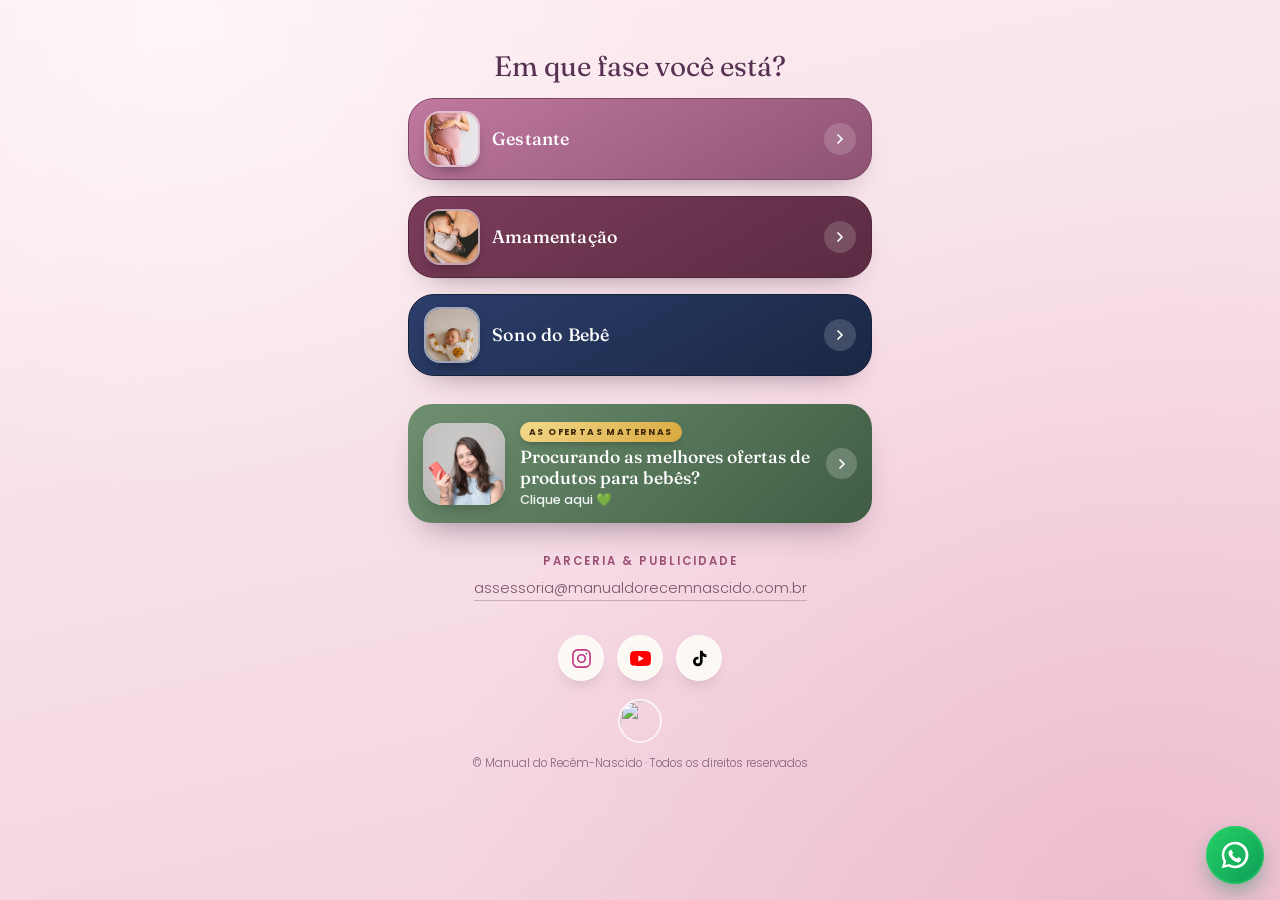
==== proposta/index.html @ 65b7e97e "proposta: tira card Black do topo (volta no fim de novembro) Co-Authored-By: Claude Opus 5.5 <norepl" ====
<!DOCTYPE html>
<html lang="pt-BR">
<head>
<meta charset="UTF-8">
<meta name="viewport" content="width=device-width, initial-scale=1.0">
<meta name="robots" content="noindex, nofollow">
<title>Dayane Dos Anjos · Manual do Recém-Nascido</title>
<link rel="icon" href="https://manualdorecemnascido.com.br/wp-content/uploads/2023/03/MRN-logo-site-1024x1024.png">
<link rel="preconnect" href="https://fonts.googleapis.com">
<link rel="preconnect" href="https://fonts.gstatic.com" crossorigin>
<link href="https://fonts.googleapis.com/css2?family=Fraunces:ital,opsz,wght@0,9..144,300..600;1,9..144,300..500&family=Poppins:wght@300;400;500;600&display=swap" rel="stylesheet">
<link rel="stylesheet" href="bio.css?v=mvx3aujt">
</head>
<body>
<div class="wrap">

  <h1 class="askphase">Em que fase você está?</h1>

  <a class="cat p-gestantes" href="gestante/" data-keep>
    <div class="phead">
      <span class="pic"><img src="../assets/day/th-gestante.jpg" alt=""></span>
      <div class="ptwrap"><span class="pt">Gestante</span></div>
      <span class="catchev"><svg viewBox="0 0 24 24"><path d="M9 6l6 6-6 6"/></svg></span>
    </div>
  </a>
  <a class="cat p-amam" href="amamentacao/" data-keep>
    <div class="phead">
      <span class="pic"><img src="../assets/day/th-amam-1.jpg" alt=""></span>
      <div class="ptwrap"><span class="pt">Amamentação</span></div>
      <span class="catchev"><svg viewBox="0 0 24 24"><path d="M9 6l6 6-6 6"/></svg></span>
    </div>
  </a>
  <a class="cat p-sono" href="sono/" data-keep>
    <div class="phead">
      <span class="pic"><img src="../assets/day/th-sono-1.jpg" alt=""></span>
      <div class="ptwrap"><span class="pt">Sono do Bebê</span></div>
      <span class="catchev"><svg viewBox="0 0 24 24"><path d="M9 6l6 6-6 6"/></svg></span>
    </div>
  </a>

  <a class="special sp-ofertas" href="https://asofertasmaternas.com.br/?utm_source=instagram&utm_campaign=organico&utm_medium=publico-q&utm_id=clicou-link&utm_content=link-da-bio&src=organico%7Cpublico-q%7Cclicou-link%7Clink-da-bio">
    <span class="stile"><img src="../assets/day/ofertas-whats-day.jpg" alt=""></span>
    <span class="stxt">
      <span class="skick">As Ofertas Maternas</span>
      <div class="stitle">Procurando as melhores ofertas de produtos para bebês?</div>
      <div class="ssub">Clique aqui 💚</div>
    </span>
    <span class="dchev"><svg viewBox="0 0 24 24" fill="none" stroke="#fff" stroke-width="2.6" stroke-linecap="round" stroke-linejoin="round"><path d="M9 6l6 6-6 6"/></svg></span>
  </a>

  <div class="simple-parc">
    <div class="sp-title">parceria &amp; publicidade</div>
    <a href="mailto:assessoria@manualdorecemnascido.com.br">assessoria@manualdorecemnascido.com.br</a>
  </div>

  <footer>
    <div class="fsoc">
      <a href="https://instagram.com/manualdorecemnascido" target="_blank" rel="noopener" aria-label="Instagram"><svg viewBox="0 0 24 24" fill="none" stroke="#C13584" stroke-width="1.9"><rect x="2.2" y="2.2" width="19.6" height="19.6" rx="5.5"/><circle cx="12" cy="12" r="4.3"/><circle cx="17.7" cy="6.3" r="1.1" fill="#C13584" stroke="none"/></svg></a>
      <a href="https://youtube.com/manualdorecemnascido" target="_blank" rel="noopener" aria-label="YouTube"><svg viewBox="0 0 24 24" fill="#FF0000"><path d="M23.5 6.2a3.02 3.02 0 0 0-2.12-2.14C19.5 3.55 12 3.55 12 3.55s-7.5 0-9.38.51A3.02 3.02 0 0 0 .5 6.2 31.6 31.6 0 0 0 0 12a31.6 31.6 0 0 0 .5 5.8 3.02 3.02 0 0 0 2.12 2.14c1.88.51 9.38.51 9.38.51s7.5 0 9.38-.51a3.02 3.02 0 0 0 2.12-2.14A31.6 31.6 0 0 0 24 12a31.6 31.6 0 0 0-.5-5.8zM9.55 15.57V8.43L15.82 12l-6.27 3.57z"/></svg></a>
      <a href="https://tiktok.com/@manualdorecemnascido" target="_blank" rel="noopener" aria-label="TikTok"><svg viewBox="0 0 24 24" fill="#010101"><path d="M16.6 5.82a4.28 4.28 0 0 1-1.01-2.82h-3.09v12.4a2.43 2.43 0 1 1-2.43-2.43c.25 0 .5.04.74.12V9.96a5.54 5.54 0 0 0-.74-.05 5.52 5.52 0 1 0 5.52 5.52V9.13a7.34 7.34 0 0 0 4.3 1.38V7.42a4.28 4.28 0 0 1-3.29-1.6z"/></svg></a>
    </div>
    <img class="footlogo" src="https://manualdorecemnascido.com.br/wp-content/uploads/2023/03/MRN-logo-site-1024x1024.png" alt="">
    <div class="cp">© Manual do Recém-Nascido · Todos os direitos reservados</div>
  </footer>

</div>

<a class="wafloat" href="https://api.whatsapp.com/send?phone=554184144810&text=Oi,%20eu%20estava%20no%20Instagram%20e%20quero%20saber%20mais%20sobre%20os%20Cursos%20%26%20Consultas%20da%20Day.." target="_blank" rel="noopener" aria-label="Fale com a Carol no WhatsApp">
  <svg viewBox="0 0 24 24" fill="#fff"><path d="M12 2a10 10 0 0 0-8.6 15l-1.4 5 5.1-1.3A10 10 0 1 0 12 2zm0 18a8 8 0 0 1-4.1-1.1l-.3-.2-3 .8.8-2.9-.2-.3A8 8 0 1 1 12 20zm4.4-5.6c-.2-.1-1.4-.7-1.6-.8-.2-.1-.4-.1-.5.1l-.7.9c-.1.2-.3.2-.5.1a6.5 6.5 0 0 1-3.2-2.8c-.1-.2 0-.4.1-.5l.4-.5c.1-.2.1-.3 0-.5l-.7-1.7c-.2-.4-.4-.4-.5-.4h-.5a.9.9 0 0 0-.7.3 2.8 2.8 0 0 0-.9 2.1 5 5 0 0 0 1 2.6 11 11 0 0 0 4.3 3.8c1.6.7 1.9.6 2.3.5a2.3 2.3 0 0 0 1.5-1.1c.2-.4.2-.8.1-.9z"/></svg>
</a>
<script src="bio.js?v=mvx3aujt"></script>
</body>
</html>
---- proposta/bio.css ----
:root{
    /* fundo rosa claro e suave */
    --bg1:#FCEDF2; --bg2:#F7DEE7; --bg3:#F1CFDC;
    --card:#FCF9F4; --ink:#3B322C; --ink-soft:#6F6157; --line:#EFE4D8;
    --plum:#573151;
  }
  *{margin:0;padding:0;box-sizing:border-box}
  html{scroll-behavior:smooth}
  body{
    font-family:'Poppins',sans-serif;color:var(--ink);
    -webkit-font-smoothing:antialiased;line-height:1.55;font-weight:300;
    background:
      radial-gradient(circle at 14% 3%, rgba(255,255,255,.55), transparent 34%),
      radial-gradient(circle at 88% 98%, rgba(230,150,180,.35), transparent 48%),
      linear-gradient(168deg, var(--bg1) 0%, var(--bg2) 55%, var(--bg3) 100%);
    background-attachment:fixed;
  }
  .wrap{max-width:500px;margin:0 auto;padding:32px 18px 40px}
  .serif{font-family:'Fraunces',serif}

  /* ---------- HERO / PROFILE ---------- */
  .profile{text-align:center;margin-bottom:6px}
  .hero{position:relative;width:190px;height:190px;margin:0 auto 16px}
  .hero .glow{position:absolute;border-radius:50%;filter:blur(20px);z-index:0}
  .hero .g1{inset:6px;background:radial-gradient(circle,#F7C0D0,transparent 66%);opacity:.7;animation:drift1 9s ease-in-out infinite}
  .hero .g2{inset:6px;background:radial-gradient(circle,#EFD3A6,transparent 64%);opacity:.55;animation:drift2 12s ease-in-out infinite}
  .hero .ph{
    position:absolute;top:17px;left:17px;width:156px;height:156px;object-fit:cover;object-position:center 20%;
    border:5px solid #fff;box-shadow:0 20px 38px -16px rgba(120,50,80,.55);z-index:3;
    border-radius:42% 58% 55% 45% / 55% 42% 58% 45%;
    animation:morph 15s ease-in-out infinite, floaty 6.5s ease-in-out infinite;
  }
  .hero .ring{position:absolute;top:9px;left:9px;width:172px;height:172px;z-index:2;pointer-events:none;
    border-radius:42% 58% 55% 45% / 55% 42% 58% 45%;
    background:conic-gradient(from 210deg,#F3B7C8,#C97CA0,#E9C088,#8FBFA9,#F3B7C8);opacity:.6;filter:blur(2px);
    animation:morph 15s ease-in-out infinite reverse, spin 26s linear infinite}
  .hero .dec{position:absolute;z-index:4;filter:drop-shadow(0 2px 4px rgba(120,50,70,.25))}
  .hero .dec svg{display:block}
  .hero .d1{top:-4px;right:14px;width:26px;color:#D99A4E;animation:tw 3.4s ease-in-out infinite}
  .hero .d2{bottom:8px;left:-6px;width:20px;color:#C97CA0;animation:tw 4.2s ease-in-out infinite .6s}
  .hero .d3{top:40px;right:-8px;width:16px;color:#8FA98E;animation:tw 3s ease-in-out infinite 1.1s}
  .hero .d4{bottom:36px;left:22px;width:13px;color:#B87CA6;animation:tw 3.8s ease-in-out infinite .3s}

  @keyframes morph{
    0%,100%{border-radius:42% 58% 55% 45% / 55% 42% 58% 45%}
    33%{border-radius:58% 42% 45% 55% / 42% 58% 45% 55%}
    66%{border-radius:45% 55% 60% 40% / 58% 46% 42% 54%}
  }
  @keyframes floaty{0%,100%{transform:translateY(0)}50%{transform:translateY(-6px)}}
  @keyframes spin{to{transform:rotate(360deg)}}
  @keyframes drift1{0%,100%{transform:translate(0,0) scale(1)}50%{transform:translate(6px,-5px) scale(1.06)}}
  @keyframes drift2{0%,100%{transform:translate(0,0) scale(1)}50%{transform:translate(-7px,6px) scale(1.05)}}
  @keyframes tw{0%,100%{transform:scale(1);opacity:.5}50%{transform:scale(1.25);opacity:1}}

  .profile h1{font-family:'Fraunces',serif;font-weight:400;font-size:1.95rem;letter-spacing:.3px;line-height:1.1;color:var(--plum)}
  .profile .role{font-size:.7rem;letter-spacing:2.6px;text-transform:uppercase;color:#B05C80;margin-top:9px;font-weight:600}
  .profile .tag{font-size:.94rem;color:#7A5568;max-width:400px;margin:13px auto 0}
  .pickhint{margin:20px 0 2px;text-align:center;font-size:.72rem;letter-spacing:2.4px;text-transform:uppercase;color:#a4657f;font-weight:600}

  /* ---------- QUIZ (chamada separada, tema noite) ---------- */
  .quizcard{
    display:flex;align-items:center;gap:16px;width:100%;margin-top:18px;text-decoration:none;position:relative;overflow:hidden;
    background:linear-gradient(135deg,#3A3560,#574A78 58%,#6E5A86);color:#fff;
    border-radius:24px;padding:16px 17px;box-shadow:0 18px 34px -16px rgba(55,40,80,.6);
    transition:transform .18s ease;
  }
  .quizcard:hover{transform:translateY(-2px)}
  .quizcard::before{content:"";position:absolute;inset:0;pointer-events:none;
    background-image:
      radial-gradient(1.6px 1.6px at 22% 28%,rgba(255,255,255,.85),transparent),
      radial-gradient(1.4px 1.4px at 68% 18%,rgba(255,255,255,.7),transparent),
      radial-gradient(1.2px 1.2px at 84% 58%,rgba(255,255,255,.75),transparent),
      radial-gradient(1.5px 1.5px at 46% 74%,rgba(255,255,255,.6),transparent),
      radial-gradient(1.2px 1.2px at 33% 90%,rgba(255,255,255,.5),transparent);
    animation:tw 4.5s ease-in-out infinite}
  .quizcard .qtxt{flex:1;min-width:0;position:relative;z-index:1}
  .quizcard .qtitle{font-family:'Fraunces',serif;font-weight:500;font-size:1.16rem;line-height:1.16}
  .quizcard .qsub{font-size:.85rem;color:rgba(255,255,255,.85);margin-top:6px;display:flex;align-items:center;gap:6px}
  .quizcard .qsub .arrow{transition:transform .16s ease}
  .quizcard:hover .qsub .arrow{transform:translateX(3px)}

  /* ---------- FLOAT WHATSAPP (Carol) ---------- */
  .wafloat{position:fixed;right:16px;bottom:16px;z-index:60;width:58px;height:58px;border-radius:50%;background:linear-gradient(135deg,#25D366,#0E9B57);display:flex;align-items:center;justify-content:center;box-shadow:0 10px 26px -6px rgba(11,125,80,.6);transition:transform .18s ease}
  .wafloat:hover{transform:scale(1.07)}
  .wafloat svg{width:32px;height:32px}
  .wafloat::after{content:"";position:absolute;inset:0;border-radius:50%;border:2px solid rgba(37,211,102,.5);animation:wapulse 2.4s ease-out infinite}
  @keyframes wapulse{0%{transform:scale(1);opacity:.7}100%{transform:scale(1.5);opacity:0}}

  /* ---------- CARDS ESPECIAIS (parceria) ---------- */
  .special{display:flex;align-items:center;gap:15px;width:100%;margin-top:18px;text-decoration:none;position:relative;overflow:hidden;border-radius:24px;padding:14px 15px;color:#fff;box-shadow:0 18px 34px -18px rgba(60,40,60,.55);transition:transform .18s ease}
  .special:hover{transform:translateY(-2px)}
  .special .stile{width:82px;height:82px;border-radius:20px;background:#fff;flex-shrink:0;display:flex;align-items:center;justify-content:center;overflow:hidden;box-shadow:0 8px 18px -8px rgba(0,0,0,.32)}
  .special .stile img{width:100%;height:100%;object-fit:contain}
  .special .stxt{flex:1;min-width:0}
  .special .skick{display:inline-block;font-size:.57rem;letter-spacing:1.4px;text-transform:uppercase;font-weight:700;margin-bottom:5px;padding:3px 9px;border-radius:20px;background:rgba(255,255,255,.22)}
  .special .stitle{font-family:'Fraunces',serif;font-weight:500;font-size:1.1rem;line-height:1.16}
  .special .ssub{font-size:.8rem;margin-top:4px;color:rgba(255,255,255,.92);line-height:1.32}
  .special .dchev{width:31px;height:31px;border-radius:50%;background:rgba(255,255,255,.2);display:flex;align-items:center;justify-content:center;flex-shrink:0;transition:transform .16s ease}
  .special .dchev svg{width:16px;height:16px}
  .special:hover .dchev{transform:translateX(3px)}
  .sp-poltrona{background:linear-gradient(135deg,#BC8189,#8C5560)}
  .sp-aula{background:linear-gradient(135deg,#2F7C82,#153E4A);margin-top:12px}
  .sp-aula[hidden]{display:none}
  .sp-aula .stile img{object-fit:cover}
  .sp-aula .skick{background:linear-gradient(135deg,#F3D98B,#D9A93F);color:#3B2708;box-shadow:0 4px 10px -4px rgba(0,0,0,.35)}
  .sp-ebook{background:linear-gradient(135deg,#4A5A9C,#232B5C);margin-top:12px}
  .sp-ebook[hidden]{display:none}
  .sp-ebook .stile img{object-fit:cover}
  .sp-ebook .skick{background:linear-gradient(135deg,#F3D98B,#D9A93F);color:#3B2708;box-shadow:0 4px 10px -4px rgba(0,0,0,.35)}
  .special .scoupon{display:inline-flex;align-items:center;gap:5px;margin-top:8px;font-size:.68rem;font-weight:700;letter-spacing:.3px;color:#8C4A54;background:#fff;border-radius:9px;padding:4px 10px;box-shadow:0 5px 12px -5px rgba(0,0,0,.35)}

  /* ---------- CATEGORIA (accordion / box escuro) ---------- */
  .cat{border:1px solid var(--pbd);border-radius:26px;background:var(--pbg);padding:6px 15px;margin-top:16px;position:relative;box-shadow:0 16px 32px -22px rgba(50,25,45,.6);overflow:hidden}
  .cat>summary{list-style:none;cursor:pointer;outline:none;display:block;padding:12px 0}
  .cat>summary::-webkit-details-marker{display:none}
  .phead{display:flex;align-items:center;gap:12px}
  .phead .pic{width:56px;height:56px;border-radius:16px;overflow:hidden;flex-shrink:0;border:2px solid rgba(255,255,255,.55);box-shadow:0 7px 16px -8px rgba(0,0,0,.55)}
  .phead .pic img{width:100%;height:100%;object-fit:cover;display:block}
  .phead .pic svg{width:24px;height:24px;stroke:var(--acc);fill:none;stroke-width:1.7}
  .phead .ptwrap{display:flex;flex-direction:column;gap:3px;min-width:0}
  .phead .pt{font-size:1.12rem;font-family:'Fraunces',serif;letter-spacing:.2px;color:#fff;font-weight:500;line-height:1.15}
  .phead .pdesc{font-size:.75rem;letter-spacing:.2px;color:rgba(255,255,255,.66);font-weight:300}
  .catchev{margin-left:auto;width:32px;height:32px;border-radius:50%;background:rgba(255,255,255,.16);display:flex;align-items:center;justify-content:center;flex-shrink:0;transition:transform .24s ease}
  .catchev svg{width:16px;height:16px;stroke:#fff;fill:none;stroke-width:2.6;stroke-linecap:round;stroke-linejoin:round}
  .cat[open] .catchev{transform:rotate(90deg)}
  .catbody{padding-bottom:10px;animation:reveal .26s ease}
  @keyframes reveal{from{opacity:0;transform:translateY(-6px)}to{opacity:1;transform:translateY(0)}}

  .p-gestantes{--pbg:linear-gradient(150deg,#C079A0,#8E5273);--pbd:#7c4763;--acc:#F6C4DA;--acc-dk:#b26389;--halo:#F6C4DA}
  .p-amam     {--pbg:linear-gradient(150deg,#7C3D5A,#5A2B42);--pbd:#4d2537;--acc:#F0A9C2;--acc-dk:#b05677;--halo:#F0A9C2}
  .p-sono     {--pbg:linear-gradient(150deg,#2C3E6B,#1A2744);--pbd:#162038;--acc:#A0BDE8;--acc-dk:#3E5E8C;--halo:#A0BDE8}
  .p-ofertas  {--pbg:linear-gradient(150deg,#6E9070,#47654B);--pbd:#3c5540;--acc:#CFE7C8;--acc-dk:#4E7B57;--halo:#CFE7C8}
  .p-ofertas .pt{white-space:nowrap;font-size:clamp(.8rem,3.8vw,1.12rem)}

  /* ---------- ROW (botão claro) ---------- */
  .row{
    display:flex;align-items:center;gap:15px;width:100%;
    background:var(--card);border:1px solid rgba(255,255,255,.5);border-radius:18px;
    padding:11px 15px 11px 12px;margin-bottom:11px;text-decoration:none;color:var(--ink);
    box-shadow:0 12px 22px -14px rgba(20,10,25,.5);transition:transform .16s ease, box-shadow .16s ease;
  }
  .row:hover{transform:translateY(-2px);box-shadow:0 16px 26px -14px rgba(20,10,25,.6)}
  .catbody .row:last-child{margin-bottom:4px}

  /* thumb orgânica maior + moldura + vetor temático */
  .tw{position:relative;width:76px;height:76px;flex-shrink:0}
  .tw::before{content:"";position:absolute;inset:-4px;z-index:0;background:var(--acc,#eaddcf);opacity:.42;
    border-radius:46% 54% 52% 48% / 54% 46% 54% 46%}
  .tw .thumb{position:relative;z-index:1;width:76px;height:76px;object-fit:cover;object-position:center 26%;border:3px solid #fff;
    box-shadow:0 10px 18px -9px rgba(40,20,35,.5), inset 0 2px 6px rgba(255,255,255,.35);
    border-radius:46% 54% 52% 48% / 54% 46% 54% 46%}
  .tw .vec{position:absolute;z-index:2;right:-4px;bottom:-4px;width:28px;height:28px;border-radius:50%;
    background:#fff;border:1.5px solid var(--acc-dk,#b58);display:flex;align-items:center;justify-content:center;
    box-shadow:0 4px 10px -4px rgba(40,20,35,.5)}
  .tw .vec svg{width:15px;height:15px;stroke:var(--acc-dk,#b58);fill:none;stroke-width:1.9;stroke-linecap:round;stroke-linejoin:round}
  /* thumb com icone (links sem foto) */
  .tw.tw-icon .ticon{position:relative;z-index:1;width:76px;height:76px;display:flex;align-items:center;justify-content:center;background:#fff;border:3px solid #fff;
    box-shadow:0 10px 18px -9px rgba(40,20,35,.5), inset 0 2px 6px rgba(255,255,255,.35);
    border-radius:46% 54% 52% 48% / 54% 46% 54% 46%}
  .tw.tw-icon .ticon svg{width:34px;height:34px;stroke:var(--acc-dk,#b58);fill:none;stroke-width:1.7;stroke-linecap:round;stroke-linejoin:round}

  .row .rtxt{flex:1;min-width:0}
  .row .rtitle{font-family:'Fraunces',serif;font-weight:500;font-size:1.06rem;line-height:1.18;color:var(--ink)}
  .row .rtitle.oneline{white-space:nowrap;font-size:clamp(.8rem,3.6vw,1.06rem)}
  .row .rsub{font-size:.79rem;color:var(--ink-soft);margin-top:3px;line-height:1.35;overflow-wrap:anywhere}
  .row .chev{width:31px;height:31px;border-radius:50%;background:var(--halo);display:flex;align-items:center;justify-content:center;flex-shrink:0;transition:transform .16s ease}
  .row .chev svg{width:15px;height:15px;stroke:var(--acc-dk,#b58);fill:none;stroke-width:2.6;stroke-linecap:round;stroke-linejoin:round}
  .row:hover .chev{transform:translateX(3px)}
  .row .tag{display:inline-block;font-size:.6rem;letter-spacing:1.5px;text-transform:uppercase;color:var(--acc-dk,#b58);font-weight:600;margin-bottom:3px}
  .row .wtag{display:inline-flex;align-items:center;gap:4px}
  .row .wtag svg{width:11px;height:11px}

  /* ---------- PARCERIA & PUBLICIDADE (simples) ---------- */
  .simple-parc{text-align:center;margin-top:30px}
  .simple-parc .sp-title{font-size:.72rem;letter-spacing:2px;text-transform:uppercase;color:#9c5075;font-weight:600}
  .simple-parc a{display:inline-block;margin-top:6px;font-size:.9rem;color:#7A5568;text-decoration:none;border-bottom:1px solid rgba(122,85,104,.35);padding-bottom:1px}
  .simple-parc a:hover{color:var(--plum)}

  /* ---------- FOOTER ---------- */
  footer{text-align:center;margin-top:34px}
  .fsoc{display:flex;justify-content:center;gap:13px;margin-bottom:18px}
  .fsoc a{width:46px;height:46px;border-radius:50%;background:var(--card);border:1px solid rgba(255,255,255,.6);display:flex;align-items:center;justify-content:center;transition:transform .18s ease;box-shadow:0 10px 20px -14px rgba(40,20,35,.5)}
  .fsoc a:hover{transform:translateY(-2px)}
  .fsoc a svg{width:21px;height:21px}
  .footlogo{width:44px;height:44px;border-radius:50%;object-fit:cover;margin:0 auto 12px;display:block;opacity:.92;border:2px solid rgba(255,255,255,.8)}
  footer .cp{font-size:.72rem;color:rgba(87,49,81,.7)}

  @media (max-width:420px){
    .quizcard .tw{width:60px;height:60px}
    .quizcard .tw .thumb{width:60px;height:60px}
    .quizcard .tw::before{inset:-3px}
  }
  @media (prefers-reduced-motion: reduce){
    .hero .ph,.hero .ring,.hero .glow,.hero .dec,.wafloat::after{animation:none!important}
  }

  /* ================= PROPOSTA: fases em página própria ================= */
  .askphase{margin:24px 0 4px;text-align:center;font-family:'Fraunces',serif;font-weight:400;font-size:1.5rem;line-height:1.15;color:var(--plum)}
  .askphase+.pickhint{margin-top:6px}
  a.cat{display:block;text-decoration:none;padding:12px 15px}
  a.cat:hover{transform:translateY(-2px)}
  a.cat{transition:transform .18s ease}
  a.cat .catchev{transition:transform .16s ease}
  a.cat:hover .catchev{transform:translateX(3px)}

  /* barra do topo da página da fase */
  .topbar{display:flex;align-items:center;margin-bottom:18px}
  .back{display:inline-flex;align-items:center;gap:6px;text-decoration:none;color:var(--plum);font-weight:500;font-size:.88rem;
    background:var(--card);border:1px solid rgba(255,255,255,.6);border-radius:30px;padding:8px 16px 8px 11px;
    box-shadow:0 10px 20px -14px rgba(40,20,35,.5);transition:transform .16s ease}
  .back:hover{transform:translateX(-2px)}
  .back svg{width:16px;height:16px;stroke:var(--plum);fill:none;stroke-width:2.4;stroke-linecap:round;stroke-linejoin:round}
  .topbar .mini{margin-left:auto;display:flex;align-items:center;gap:8px;font-size:.72rem;letter-spacing:1.6px;text-transform:uppercase;color:#a4657f;font-weight:600}
  .topbar .mini img{width:30px;height:30px;border-radius:50%;object-fit:cover;border:2px solid #fff}

  /* cabeçalho da fase */
  /* topo da fase: cabeçalho editorial (foto sangrando + título), sem caixa */
  .wrap{position:relative}
  .topbar{position:relative;z-index:3}
  .phasehero{position:relative;margin:-92px -18px 0;padding:0}
  .phasehero .phimg{height:330px;background-size:cover;background-position:center 30%;
    -webkit-mask-image:linear-gradient(to bottom,#000 45%,transparent 100%);mask-image:linear-gradient(to bottom,#000 45%,transparent 100%)}
  .phasehero .phtxt{position:relative;margin-top:-118px;padding:0 22px;text-align:left}
  .phasehero .phkick{display:inline-block;font-size:.62rem;letter-spacing:2.6px;text-transform:uppercase;font-weight:600;color:var(--kick);
    border-bottom:1.5px solid var(--kick);padding-bottom:3px}
  .phasehero h1{font-family:'Fraunces',serif;font-weight:400;font-style:italic;font-size:2.7rem;line-height:1;color:#fff;margin-top:10px;
    text-shadow:0 4px 24px rgba(0,0,0,.35)}
  .phasehero p{font-size:.95rem;color:rgba(255,255,255,.82);margin-top:8px}
  .p-gestantes{--kick:#F6C4DA}
  .p-amam{--kick:#F0A9C2}
  .p-sono{--kick:#A0BDE8}

  /* fundo da página da fase: tom do botão da home, mais escuro (ar de seção) */
  body.bg-gestante{background:linear-gradient(175deg,#8A4E70 0%,#6A3955 45%,#4A2639 100%) fixed}
  body.bg-amamentacao{background:linear-gradient(175deg,#5E2C44 0%,#46202F 45%,#2E1420 100%) fixed}
  body.bg-sono{background:linear-gradient(175deg,#23335C 0%,#18244A 45%,#0E1630 100%) fixed}
  body[class^="bg-"] .sect{color:rgba(255,255,255,.62)}
  body[class^="bg-"] .topbar .mini{color:rgba(255,255,255,.85)}
  body[class^="bg-"] footer .cp{color:rgba(255,255,255,.55)}
  body[class^="bg-"] .footlogo{border-color:rgba(255,255,255,.35)}
  body[class^="bg-"] .special,body[class^="bg-"] .quizcard{border:1px solid rgba(255,255,255,.16);box-shadow:0 18px 34px -16px rgba(0,0,0,.6),inset 0 1px 0 rgba(255,255,255,.12)}
  body[class^="bg-"] .row{border-color:rgba(255,255,255,.2);box-shadow:0 14px 28px -14px rgba(0,0,0,.6)}


  /* "Você está em" / kicker em branco (contraste) */
  .phasehero .phkick{color:#fff;border-bottom-color:rgba(255,255,255,.85)}

  /* topo da home: foto grande da Day, mesma pegada das fases */
  .homehero{margin:-32px -18px 0}
  .homehero .phimg{height:440px;background-position:center 18%;position:relative;
    -webkit-mask-image:linear-gradient(to bottom,#000 74%,transparent 100%);mask-image:linear-gradient(to bottom,#000 74%,transparent 100%)}
  .homehero .phimg::after{content:"";position:absolute;inset:0;background:linear-gradient(to bottom,transparent 42%,rgba(70,28,56,.78) 82%)}
  .homehero .phtxt{margin-top:-150px}
  .homehero h1{font-size:2.6rem}
  .homehero+.askphase{margin-top:46px}

  /* mesmo respiro em todas as seções da fase */
  .phasebody>.sect{margin:30px 0 14px}
  .phasebody>.special,.phasebody>.quizcard,.phasebody>.row{margin-top:0;margin-bottom:14px}

  /* aula: miniatura com play / ebook: capa em pé / chamada em pílula */
  .special .svid{position:relative}
  .special .svid img{filter:brightness(.82)}
  .special .svid .play{position:absolute;inset:0;margin:auto;width:38px;height:38px;border-radius:50%;background:rgba(255,255,255,.92);
    display:flex;align-items:center;justify-content:center;box-shadow:0 6px 16px -4px rgba(0,0,0,.5)}
  .special .svid .play svg{width:18px;height:18px;fill:#3B2708;margin-left:3px}
  .special .sbook{width:66px;height:90px;flex-shrink:0;margin:0 8px;border-radius:3px 7px 7px 3px;overflow:hidden;position:relative;
    box-shadow:-4px 0 0 -1px rgba(0,0,0,.25),0 12px 22px -8px rgba(0,0,0,.6);transform:rotate(-4deg)}
  .special .sbook img{width:100%;height:100%;object-fit:cover;display:block}
  .special .sbook::after{content:"";position:absolute;inset:0 auto 0 0;width:7px;background:linear-gradient(90deg,rgba(0,0,0,.35),rgba(255,255,255,.12),transparent)}
  .special .scta{display:inline-block;margin-top:9px;font-size:.74rem;font-weight:600;letter-spacing:.2px;color:#3B2708;
    background:#fff;border-radius:20px;padding:5px 12px;box-shadow:0 5px 12px -5px rgba(0,0,0,.4)}
  .phasebody{margin-top:26px}
  .phasebody>.gap{height:14px}
  .askphase:first-child{margin-top:18px;margin-bottom:6px;font-size:1.75rem}

  /* card único de ofertas na home */
  .sp-ofertas{background:linear-gradient(135deg,#6E9070,#3F5C44);margin-top:28px}
  .sp-ofertas .stile img{object-fit:cover}
  .sp-ofertas .ssub{font-weight:500}
  .sp-black{background:linear-gradient(135deg,#3a1d3f,#120c14);margin:0 0 26px}
  .sp-black .stile img{object-fit:cover}
  .sp-black .skick{background:#F2C14E;color:#1a1016}
  .sect{margin:22px 0 2px;font-size:.68rem;letter-spacing:2.4px;text-transform:uppercase;color:#a4657f;font-weight:600;text-align:center}

  /* cards aula / ebook na página da fase */
  .special .stile img{object-fit:cover}
  .special .skick{background:linear-gradient(135deg,#F3D98B,#D9A93F);color:#3B2708;box-shadow:0 4px 10px -4px rgba(0,0,0,.35)}
  .special .sdate{display:block;font-size:.72rem;font-weight:600;color:#F3D98B;margin-top:5px;letter-spacing:.2px}
  .special .stile.sicon{background:rgba(255,255,255,.95)}
  .special .stile.sicon svg{width:38px;height:38px;fill:none;stroke-width:1.7;stroke-linecap:round;stroke-linejoin:round}
  .sp-aula-g {background:linear-gradient(135deg,#B76E96,#7B3E62)}
  .sp-ebook-g{background:linear-gradient(135deg,#C79A6A,#8A5E3B)}
  .sp-aula-a {background:linear-gradient(135deg,#9B4C70,#5A2B42)}
  .sp-ebook-a{background:linear-gradient(135deg,#C46E86,#8C3F5A)}
  .sp-aula-s {background:linear-gradient(135deg,#2F7C82,#153E4A)}
  .sp-ebook-s{background:linear-gradient(135deg,#4A5A9C,#232B5C)}
  .phasebody .row{margin-top:0}
  .phasebody .quizcard{margin-top:0;margin-bottom:11px}
  .phasebody>.sect:first-child{margin-top:0}
  /* quiz no mesmo formato de aula/ebook */
  .sp-quiz-s{background:linear-gradient(135deg,#6E5A86,#3A3560)}
  .special .squiz{position:relative;overflow:visible}
  .special .squiz img{border-radius:20px;object-fit:cover}
  .special .squiz .qbadge{position:absolute;right:-6px;bottom:-6px;width:30px;height:30px;border-radius:50%;background:#F0D6A0;
    display:flex;align-items:center;justify-content:center;box-shadow:0 5px 12px -4px rgba(0,0,0,.5)}
  .special .squiz .qbadge svg{width:15px;height:15px;fill:none;stroke:#3A3560;stroke-width:2;stroke-linecap:round;stroke-linejoin:round}
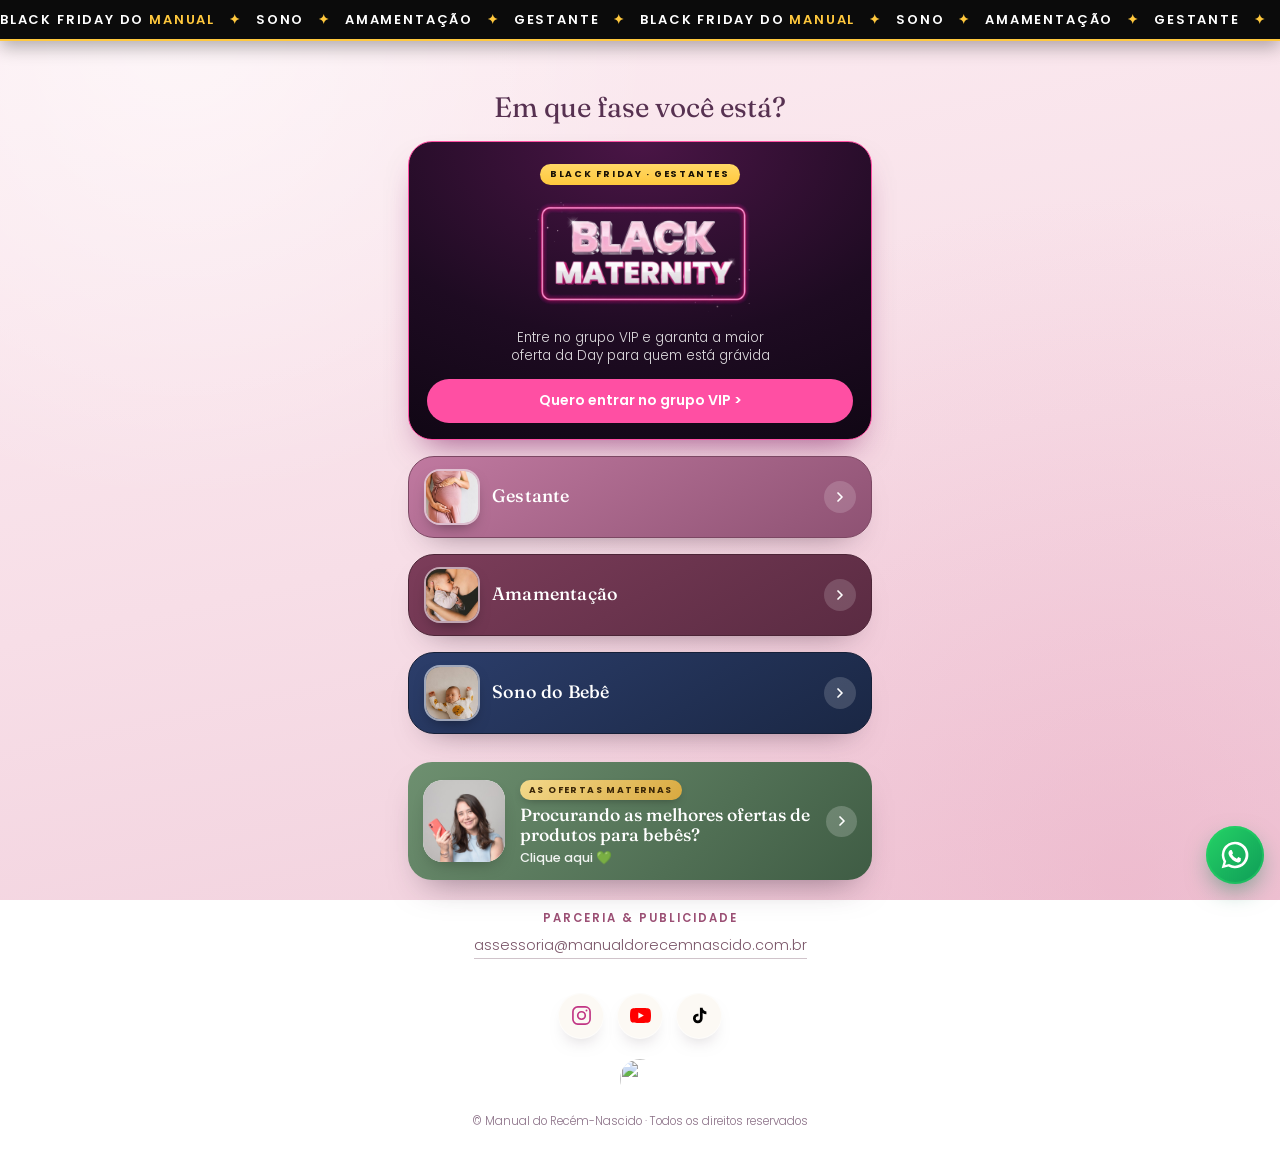
==== commit 795a817f: "proposta (TikTok/YouTube): barra Black Friday + botao Black Maternity + Ofertas vai pra pagina de li" ====
--- a/proposta/index.html
+++ b/proposta/index.html
@@ -9,12 +9,54 @@
 <link rel="preconnect" href="https://fonts.googleapis.com">
 <link rel="preconnect" href="https://fonts.gstatic.com" crossorigin>
 <link href="https://fonts.googleapis.com/css2?family=Fraunces:ital,opsz,wght@0,9..144,300..600;1,9..144,300..500&family=Poppins:wght@300;400;500;600&display=swap" rel="stylesheet">
-<link rel="stylesheet" href="bio.css?v=mvx3aujt">
+<link rel="stylesheet" href="bio.css?v=mw8lvvfv">
+<style>/* BARRA BLACK FRIDAY DO MANUAL (08/11, Bruno: letreiro simples, sem contador, sem dia da semana). Tirar depois da Black = apagar este bloco + o <a class="bfb"> + o #bfx */
+.bfb{position:sticky;top:0;z-index:10000;display:block;text-decoration:none;background:#0B0B0B;color:#fff;font-family:Poppins,sans-serif;overflow:hidden;border-bottom:2px solid #FFC83D;box-shadow:0 6px 18px rgba(0,0,0,.3)}
+.bfb-tk{display:flex;width:max-content;animation:bfb-r 24s linear infinite;padding:10px 0 9px}
+.bfb-tk span{white-space:nowrap;font-size:13px;font-weight:600;letter-spacing:.14em}
+.bfb-tk b{color:#FFC83D;font-weight:600}
+.bfb-tk em{font-style:normal;color:#FFC83D;padding:0 14px}
+@keyframes bfb-r{from{transform:translateX(0)}to{transform:translateX(-50%)}}
+.bfx-sheet{position:fixed;inset:0;z-index:10001;background:rgba(20,12,18,.55);display:flex;align-items:flex-end;justify-content:center;backdrop-filter:blur(2px)}
+.bfx-sheet[hidden]{display:none}
+.bfx-card{width:100%;max-width:480px;background:#FCF9F4;border-radius:22px 22px 0 0;padding:22px 18px calc(18px + env(safe-area-inset-bottom,0px));font-family:Poppins,sans-serif;animation:bfx-up .28s ease-out}
+.bfx-k{font-size:11px;font-weight:600;letter-spacing:.16em;text-transform:uppercase;color:#573151}
+.bfx-t{font-family:Fraunces,serif;font-size:24px;color:#3B322C;margin:4px 0 14px}
+.bfx-op{display:flex;align-items:center;gap:12px;background:#fff;border:1px solid #EFE4D8;border-radius:14px;padding:14px;margin-bottom:10px;text-decoration:none;color:#3B322C}
+.bfx-op span{font-size:22px}.bfx-op b{flex:1;font-weight:600;font-size:15px}.bfx-op i{font-style:normal;color:#573151;font-weight:700}
+.bfx-x{width:100%;border:0;background:none;color:#6F6157;font:500 13px Poppins,sans-serif;padding:8px}
+@keyframes bfx-up{from{transform:translateY(40px);opacity:0}to{transform:none;opacity:1}}
+@media (prefers-reduced-motion:reduce){.bfb-tk,.bfx-card{animation:none}}
+
+/* BOTÃO BLACK MATERNITY (08/11, Bruno escolheu o B: divulgar em peso, antes do quiz). Tirar depois da Black = apagar este bloco + o <a class="bmc"> */
+.bmc{position:relative;display:block;margin:18px 0 0;padding:18px 18px 16px;border-radius:24px;overflow:hidden;text-decoration:none;color:#fff;text-align:center;
+  background:radial-gradient(120% 120% at 50% 0%,#4A1546 0%,#1E0B22 55%,#0E0612 100%);border:1.5px solid #FF4FA3;box-shadow:0 18px 34px -16px rgba(120,20,90,.7);animation:bm-glow 2.6s ease-out infinite}
+.bmc:before{content:"";position:absolute;top:0;bottom:0;width:35%;left:-60%;background:linear-gradient(100deg,transparent,rgba(255,180,220,.16),transparent);animation:bm-sh 3.6s ease-in-out infinite}
+.bmc-k{display:inline-block;font-size:.58rem;font-weight:700;letter-spacing:1.6px;text-transform:uppercase;color:#1a1205;background:linear-gradient(180deg,#FFD866,#FFC83D);border-radius:20px;padding:3px 10px}
+.bmc-logo{display:block;width:62%;max-width:230px;height:auto;margin:12px auto 8px}
+.bmc-s{display:block;font-size:.84rem;line-height:1.35;color:rgba(255,255,255,.85);max-width:290px;margin:0 auto}
+.bmc-bt{display:flex;align-items:center;justify-content:center;gap:7px;margin-top:14px;background:#FF4FA3;color:#fff;font-weight:600;font-size:.88rem;border-radius:999px;padding:11px 14px}
+@keyframes bm-glow{0%{box-shadow:0 0 0 0 rgba(255,79,163,.45),0 18px 34px -16px rgba(120,20,90,.7)}70%{box-shadow:0 0 0 9px rgba(255,79,163,0),0 18px 34px -16px rgba(120,20,90,.7)}100%{box-shadow:0 0 0 0 rgba(255,79,163,0),0 18px 34px -16px rgba(120,20,90,.7)}}
+@keyframes bm-sh{0%{left:-60%}60%,100%{left:130%}}
+@media (prefers-reduced-motion:reduce){.bmc,.bmc:before{animation:none}}
+</style>
 </head>
 <body>
+<a class="bfb" href="#" data-bfx aria-label="Black Friday do Manual: toque para ver"><div class="bfb-tk"><span>BLACK FRIDAY DO <b>MANUAL</b><em>✦</em>SONO<em>✦</em>AMAMENTAÇÃO<em>✦</em>GESTANTE<em>✦</em></span><span>BLACK FRIDAY DO <b>MANUAL</b><em>✦</em>SONO<em>✦</em>AMAMENTAÇÃO<em>✦</em>GESTANTE<em>✦</em></span><span>BLACK FRIDAY DO <b>MANUAL</b><em>✦</em>SONO<em>✦</em>AMAMENTAÇÃO<em>✦</em>GESTANTE<em>✦</em></span><span>BLACK FRIDAY DO <b>MANUAL</b><em>✦</em>SONO<em>✦</em>AMAMENTAÇÃO<em>✦</em>GESTANTE<em>✦</em></span><span>BLACK FRIDAY DO <b>MANUAL</b><em>✦</em>SONO<em>✦</em>AMAMENTAÇÃO<em>✦</em>GESTANTE<em>✦</em></span><span>BLACK FRIDAY DO <b>MANUAL</b><em>✦</em>SONO<em>✦</em>AMAMENTAÇÃO<em>✦</em>GESTANTE<em>✦</em></span></div></a>
+<div class="bfx-sheet" id="bfx" hidden>
+  <div class="bfx-card">
+    <div class="bfx-k">Black Friday do Manual</div>
+    <div class="bfx-t">Qual é a sua fase?</div>
+    <a class="bfx-op" href="https://black.manualdorecemnascido.com.br/vip?utm_source=instagram&utm_medium=bio&utm_campaign=black-bio"><span>🤰</span><b>Estou grávida</b><i>></i></a>
+    <a class="bfx-op" href="https://clube.manualdorecemnascido.com.br/black?utm_source=instagram&utm_medium=bio&utm_campaign=black-bio"><span>🤱</span><b>Já tenho bebê</b><i>></i></a>
+    <button class="bfx-x" type="button" onclick="document.getElementById('bfx').hidden=true">Fechar</button>
+  </div>
+</div>
+<script>document.querySelectorAll("[data-bfx]").forEach(function(b){b.addEventListener("click",function(e){e.preventDefault();document.getElementById("bfx").hidden=false})});</script>
 <div class="wrap">
 
   <h1 class="askphase">Em que fase você está?</h1>
+  <a class="bmc" href="https://black.manualdorecemnascido.com.br/vip?origem=proposta&utm_source=proposta&utm_medium=tiktok-youtube&utm_campaign=black-bio-botao"><span class="bmc-k">Black Friday · Gestantes</span><img class="bmc-logo" src="../assets/black-maternity-logo.webp" alt="Black Maternity"><span class="bmc-s">Entre no grupo VIP e garanta a maior oferta da Day para quem está grávida</span><span class="bmc-bt">Quero entrar no grupo VIP ></span></a>
 
   <a class="cat p-gestantes" href="gestante/" data-keep>
     <div class="phead">
@@ -38,7 +80,7 @@
     </div>
   </a>
 
-  <a class="special sp-ofertas" href="https://asofertasmaternas.com.br/?utm_source=instagram&utm_campaign=organico&utm_medium=publico-q&utm_id=clicou-link&utm_content=link-da-bio&src=organico%7Cpublico-q%7Cclicou-link%7Clink-da-bio">
+  <a class="special sp-ofertas" href="https://brunotropolis.github.io/bio-ofertas-maternas/?utm_source=proposta&utm_medium=tiktok-youtube&utm_campaign=organico">
     <span class="stile"><img src="../assets/day/ofertas-whats-day.jpg" alt=""></span>
     <span class="stxt">
       <span class="skick">As Ofertas Maternas</span>
@@ -68,6 +110,6 @@
 <a class="wafloat" href="https://api.whatsapp.com/send?phone=554184144810&text=Oi,%20eu%20estava%20no%20Instagram%20e%20quero%20saber%20mais%20sobre%20os%20Cursos%20%26%20Consultas%20da%20Day.." target="_blank" rel="noopener" aria-label="Fale com a Carol no WhatsApp">
   <svg viewBox="0 0 24 24" fill="#fff"><path d="M12 2a10 10 0 0 0-8.6 15l-1.4 5 5.1-1.3A10 10 0 1 0 12 2zm0 18a8 8 0 0 1-4.1-1.1l-.3-.2-3 .8.8-2.9-.2-.3A8 8 0 1 1 12 20zm4.4-5.6c-.2-.1-1.4-.7-1.6-.8-.2-.1-.4-.1-.5.1l-.7.9c-.1.2-.3.2-.5.1a6.5 6.5 0 0 1-3.2-2.8c-.1-.2 0-.4.1-.5l.4-.5c.1-.2.1-.3 0-.5l-.7-1.7c-.2-.4-.4-.4-.5-.4h-.5a.9.9 0 0 0-.7.3 2.8 2.8 0 0 0-.9 2.1 5 5 0 0 0 1 2.6 11 11 0 0 0 4.3 3.8c1.6.7 1.9.6 2.3.5a2.3 2.3 0 0 0 1.5-1.1c.2-.4.2-.8.1-.9z"/></svg>
 </a>
-<script src="bio.js?v=mvx3aujt"></script>
+<script src="bio.js?v=mw8lvvfv"></script>
 </body>
 </html>
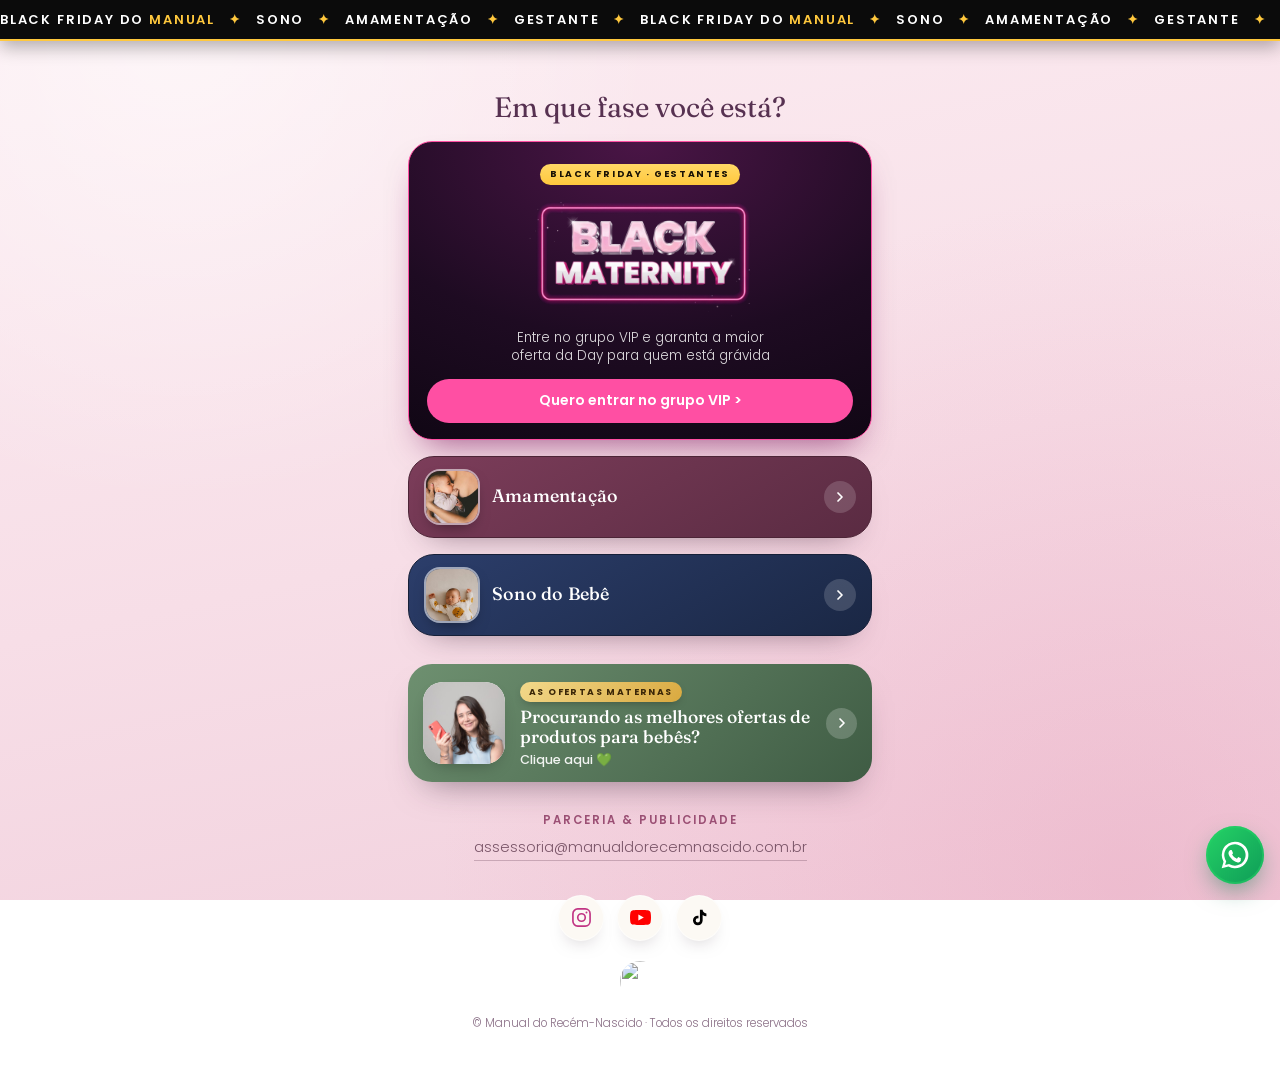
==== commit 37df7ee4: "bio: oculta Gestante e botao Black Maternity vai pra pagina de venda (utm bio) Co-Authored-By: Claud" ====
--- a/proposta/index.html
+++ b/proposta/index.html
@@ -9,7 +9,7 @@
 <link rel="preconnect" href="https://fonts.googleapis.com">
 <link rel="preconnect" href="https://fonts.gstatic.com" crossorigin>
 <link href="https://fonts.googleapis.com/css2?family=Fraunces:ital,opsz,wght@0,9..144,300..600;1,9..144,300..500&family=Poppins:wght@300;400;500;600&display=swap" rel="stylesheet">
-<link rel="stylesheet" href="bio.css?v=mw8lvvfv">
+<link rel="stylesheet" href="bio.css?v=mwwgfk0j">
 <style>/* BARRA BLACK FRIDAY DO MANUAL (08/11, Bruno: letreiro simples, sem contador, sem dia da semana). Tirar depois da Black = apagar este bloco + o <a class="bfb"> + o #bfx */
 .bfb{position:sticky;top:0;z-index:10000;display:block;text-decoration:none;background:#0B0B0B;color:#fff;font-family:Poppins,sans-serif;overflow:hidden;border-bottom:2px solid #FFC83D;box-shadow:0 6px 18px rgba(0,0,0,.3)}
 .bfb-tk{display:flex;width:max-content;animation:bfb-r 24s linear infinite;padding:10px 0 9px}
@@ -47,7 +47,7 @@
   <div class="bfx-card">
     <div class="bfx-k">Black Friday do Manual</div>
     <div class="bfx-t">Qual é a sua fase?</div>
-    <a class="bfx-op" href="https://black.manualdorecemnascido.com.br/vip?utm_source=instagram&utm_medium=bio&utm_campaign=black-bio"><span>🤰</span><b>Estou grávida</b><i>></i></a>
+    <a class="bfx-op" href="https://black.manualdorecemnascido.com.br/?utm_source=instagram&utm_medium=bio&utm_campaign=black-maternity-bio"><span>🤰</span><b>Estou grávida</b><i>></i></a>
     <a class="bfx-op" href="https://clube.manualdorecemnascido.com.br/black?utm_source=instagram&utm_medium=bio&utm_campaign=black-bio"><span>🤱</span><b>Já tenho bebê</b><i>></i></a>
     <button class="bfx-x" type="button" onclick="document.getElementById('bfx').hidden=true">Fechar</button>
   </div>
@@ -56,7 +56,7 @@
 <div class="wrap">
 
   <h1 class="askphase">Em que fase você está?</h1>
-  <a class="bmc" href="https://black.manualdorecemnascido.com.br/vip?origem=proposta&utm_source=proposta&utm_medium=tiktok-youtube&utm_campaign=black-bio-botao"><span class="bmc-k">Black Friday · Gestantes</span><img class="bmc-logo" src="../assets/black-maternity-logo.webp" alt="Black Maternity"><span class="bmc-s">Entre no grupo VIP e garanta a maior oferta da Day para quem está grávida</span><span class="bmc-bt">Quero entrar no grupo VIP ></span></a>
+  <a class="bmc" href="https://black.manualdorecemnascido.com.br/?utm_source=proposta&utm_medium=tiktok-youtube&utm_campaign=black-maternity-bio"><span class="bmc-k">Black Friday · Gestantes</span><img class="bmc-logo" src="../assets/black-maternity-logo.webp" alt="Black Maternity"><span class="bmc-s">Entre no grupo VIP e garanta a maior oferta da Day para quem está grávida</span><span class="bmc-bt">Quero entrar no grupo VIP ></span></a>
 
   <a class="cat p-gestantes" href="gestante/" data-keep>
     <div class="phead">
@@ -110,6 +110,7 @@
 <a class="wafloat" href="https://api.whatsapp.com/send?phone=554184144810&text=Oi,%20eu%20estava%20no%20Instagram%20e%20quero%20saber%20mais%20sobre%20os%20Cursos%20%26%20Consultas%20da%20Day.." target="_blank" rel="noopener" aria-label="Fale com a Carol no WhatsApp">
   <svg viewBox="0 0 24 24" fill="#fff"><path d="M12 2a10 10 0 0 0-8.6 15l-1.4 5 5.1-1.3A10 10 0 1 0 12 2zm0 18a8 8 0 0 1-4.1-1.1l-.3-.2-3 .8.8-2.9-.2-.3A8 8 0 1 1 12 20zm4.4-5.6c-.2-.1-1.4-.7-1.6-.8-.2-.1-.4-.1-.5.1l-.7.9c-.1.2-.3.2-.5.1a6.5 6.5 0 0 1-3.2-2.8c-.1-.2 0-.4.1-.5l.4-.5c.1-.2.1-.3 0-.5l-.7-1.7c-.2-.4-.4-.4-.5-.4h-.5a.9.9 0 0 0-.7.3 2.8 2.8 0 0 0-.9 2.1 5 5 0 0 0 1 2.6 11 11 0 0 0 4.3 3.8c1.6.7 1.9.6 2.3.5a2.3 2.3 0 0 0 1.5-1.1c.2-.4.2-.8.1-.9z"/></svg>
 </a>
-<script src="bio.js?v=mw8lvvfv"></script>
+<script src="bio.js?v=mwwgfk0j"></script>
+<script>/* rede de origem (tk/yt) nos links da Black e das Ofertas: origem e utm_source viram tiktok|youtube */(function(){try{var q=new URLSearchParams(location.search),r=(q.get("rede")||q.get("utm_source")||"").toLowerCase(),h=(location.hostname.split(".")[0]||"").toLowerCase();var n=(r==="tk"||r==="tiktok"||h==="tk")?"tiktok":(r==="yt"||r==="youtube"||h==="yt")?"youtube":"";if(!n)return;document.querySelectorAll("a.bmc,a.bfx-op,a.sp-ofertas").forEach(function(a){var u=new URL(a.href);u.searchParams.set("utm_source",n);u.searchParams.set("origem",n);a.href=u.toString();});}catch(e){}})();</script>
 </body>
 </html>
--- a/proposta/bio.css
+++ b/proposta/bio.css
@@ -305,3 +305,5 @@
   .special .squiz .qbadge{position:absolute;right:-6px;bottom:-6px;width:30px;height:30px;border-radius:50%;background:#F0D6A0;
     display:flex;align-items:center;justify-content:center;box-shadow:0 5px 12px -4px rgba(0,0,0,.5)}
   .special .squiz .qbadge svg{width:15px;height:15px;fill:none;stroke:#3A3560;stroke-width:2;stroke-linecap:round;stroke-linejoin:round}
+/* Gestante oculto na bio (25/11, Bruno). Voltar = apagar esta linha */
+.cat.p-gestantes{display:none!important}
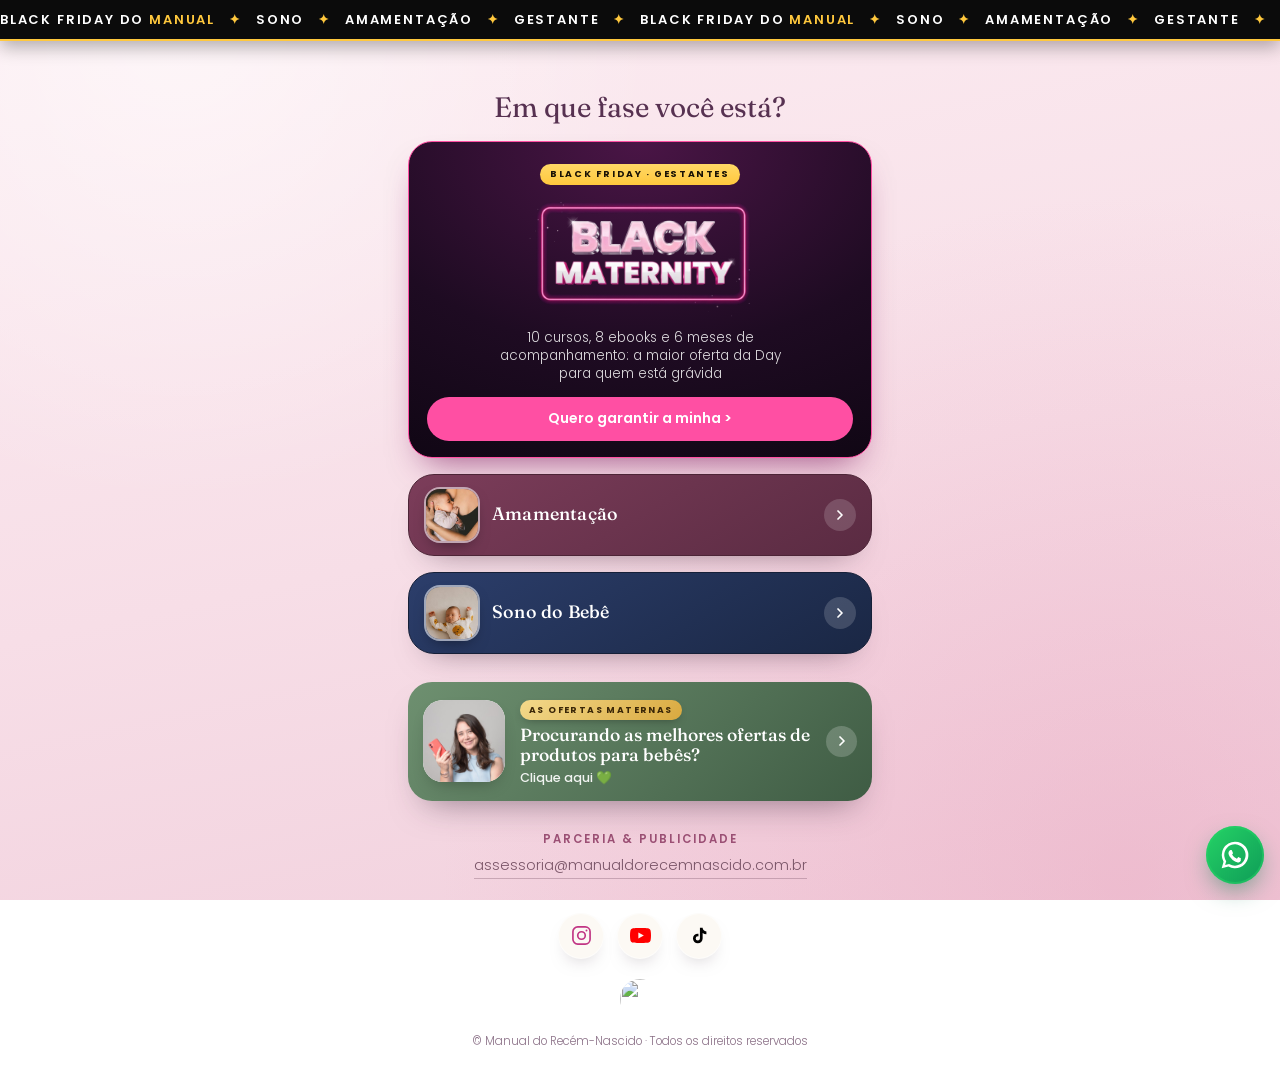
==== commit 55b387a5: "bio: botao Black Maternity chama pra pagina de venda (sem grupo VIP) Co-Authored-By: Claude Opus 5.5" ====
--- a/proposta/index.html
+++ b/proposta/index.html
@@ -9,7 +9,7 @@
 <link rel="preconnect" href="https://fonts.googleapis.com">
 <link rel="preconnect" href="https://fonts.gstatic.com" crossorigin>
 <link href="https://fonts.googleapis.com/css2?family=Fraunces:ital,opsz,wght@0,9..144,300..600;1,9..144,300..500&family=Poppins:wght@300;400;500;600&display=swap" rel="stylesheet">
-<link rel="stylesheet" href="bio.css?v=mwwgfk0j">
+<link rel="stylesheet" href="bio.css?v=mwwgsyrk">
 <style>/* BARRA BLACK FRIDAY DO MANUAL (08/11, Bruno: letreiro simples, sem contador, sem dia da semana). Tirar depois da Black = apagar este bloco + o <a class="bfb"> + o #bfx */
 .bfb{position:sticky;top:0;z-index:10000;display:block;text-decoration:none;background:#0B0B0B;color:#fff;font-family:Poppins,sans-serif;overflow:hidden;border-bottom:2px solid #FFC83D;box-shadow:0 6px 18px rgba(0,0,0,.3)}
 .bfb-tk{display:flex;width:max-content;animation:bfb-r 24s linear infinite;padding:10px 0 9px}
@@ -56,7 +56,7 @@
 <div class="wrap">
 
   <h1 class="askphase">Em que fase você está?</h1>
-  <a class="bmc" href="https://black.manualdorecemnascido.com.br/?utm_source=proposta&utm_medium=tiktok-youtube&utm_campaign=black-maternity-bio"><span class="bmc-k">Black Friday · Gestantes</span><img class="bmc-logo" src="../assets/black-maternity-logo.webp" alt="Black Maternity"><span class="bmc-s">Entre no grupo VIP e garanta a maior oferta da Day para quem está grávida</span><span class="bmc-bt">Quero entrar no grupo VIP ></span></a>
+  <a class="bmc" href="https://black.manualdorecemnascido.com.br/?utm_source=proposta&utm_medium=tiktok-youtube&utm_campaign=black-maternity-bio"><span class="bmc-k">Black Friday · Gestantes</span><img class="bmc-logo" src="../assets/black-maternity-logo.webp" alt="Black Maternity"><span class="bmc-s">10 cursos, 8 ebooks e 6 meses de acompanhamento: a maior oferta da Day para quem está grávida</span><span class="bmc-bt">Quero garantir a minha ></span></a>
 
   <a class="cat p-gestantes" href="gestante/" data-keep>
     <div class="phead">
@@ -110,7 +110,7 @@
 <a class="wafloat" href="https://api.whatsapp.com/send?phone=554184144810&text=Oi,%20eu%20estava%20no%20Instagram%20e%20quero%20saber%20mais%20sobre%20os%20Cursos%20%26%20Consultas%20da%20Day.." target="_blank" rel="noopener" aria-label="Fale com a Carol no WhatsApp">
   <svg viewBox="0 0 24 24" fill="#fff"><path d="M12 2a10 10 0 0 0-8.6 15l-1.4 5 5.1-1.3A10 10 0 1 0 12 2zm0 18a8 8 0 0 1-4.1-1.1l-.3-.2-3 .8.8-2.9-.2-.3A8 8 0 1 1 12 20zm4.4-5.6c-.2-.1-1.4-.7-1.6-.8-.2-.1-.4-.1-.5.1l-.7.9c-.1.2-.3.2-.5.1a6.5 6.5 0 0 1-3.2-2.8c-.1-.2 0-.4.1-.5l.4-.5c.1-.2.1-.3 0-.5l-.7-1.7c-.2-.4-.4-.4-.5-.4h-.5a.9.9 0 0 0-.7.3 2.8 2.8 0 0 0-.9 2.1 5 5 0 0 0 1 2.6 11 11 0 0 0 4.3 3.8c1.6.7 1.9.6 2.3.5a2.3 2.3 0 0 0 1.5-1.1c.2-.4.2-.8.1-.9z"/></svg>
 </a>
-<script src="bio.js?v=mwwgfk0j"></script>
+<script src="bio.js?v=mwwgsyrk"></script>
 <script>/* rede de origem (tk/yt) nos links da Black e das Ofertas: origem e utm_source viram tiktok|youtube */(function(){try{var q=new URLSearchParams(location.search),r=(q.get("rede")||q.get("utm_source")||"").toLowerCase(),h=(location.hostname.split(".")[0]||"").toLowerCase();var n=(r==="tk"||r==="tiktok"||h==="tk")?"tiktok":(r==="yt"||r==="youtube"||h==="yt")?"youtube":"";if(!n)return;document.querySelectorAll("a.bmc,a.bfx-op,a.sp-ofertas").forEach(function(a){var u=new URL(a.href);u.searchParams.set("utm_source",n);u.searchParams.set("origem",n);a.href=u.toString();});}catch(e){}})();</script>
 </body>
 </html>
